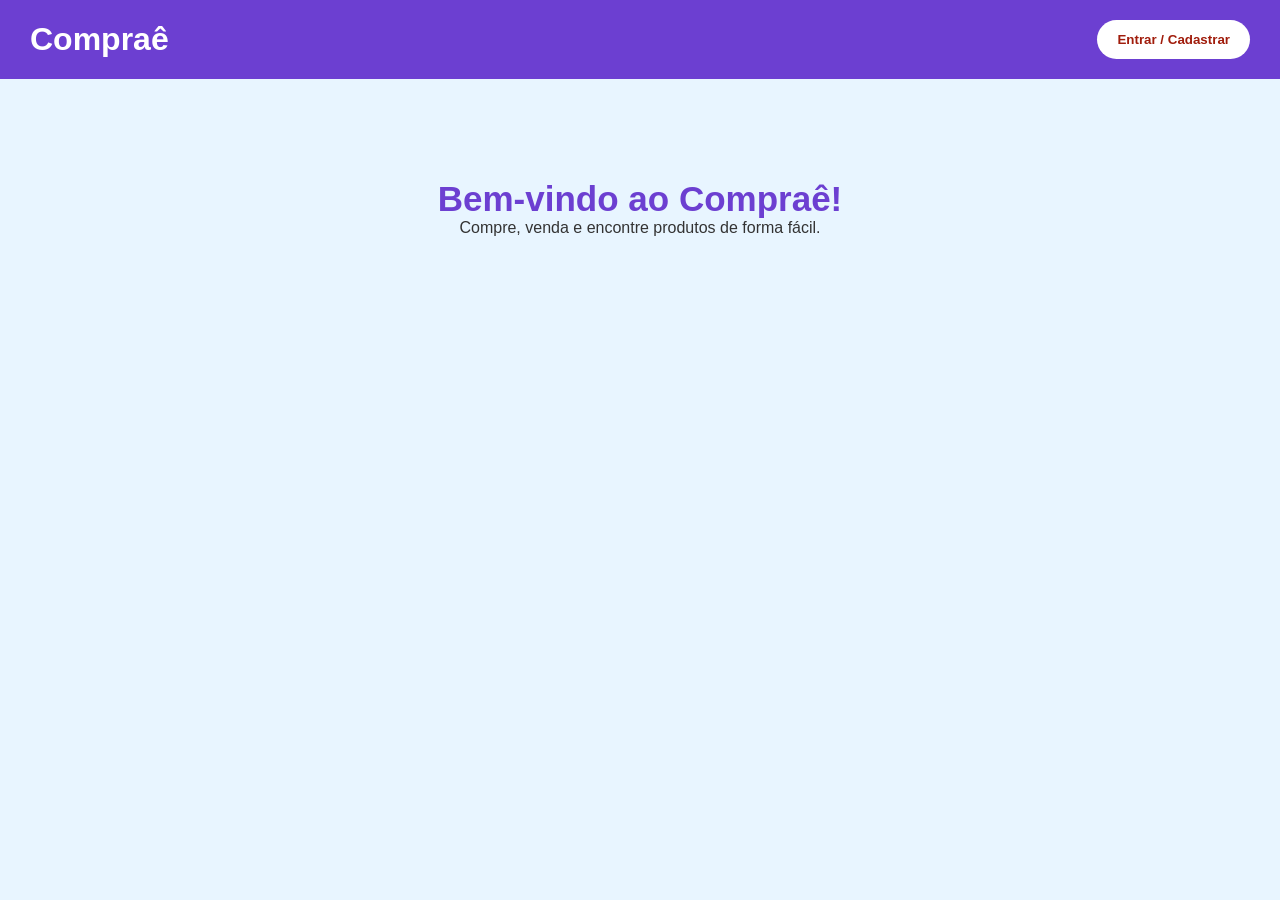
==== index.html @ 254533f1 "0610melorias" ====
<!DOCTYPE html>
<html lang="pt-BR">

<head>
    <meta charset="UTF-8">
    <meta name="viewport" content="width=device-width, initial-scale=1.0">

    <title>Compraê</title>

    <link rel="stylesheet" href="style.css">
</head>
<script src="script.js"></script>
<body>

    <header>
        <h1>Compraê</h1>

        <button id="botaoLogin">
            Entrar / Cadastrar
        </button>
    </header>


    <main>
        <h2>Bem-vindo ao Compraê!</h2>

        <p>
            Compre, venda e encontre produtos de forma fácil.
        </p>
    </main>


    <!-- JANELA DE LOGIN -->
    <div id="modalLogin" class="modal">

        <div class="caixa">

            <button id="fechar" class="fechar">×</button>


            <!-- LOGIN -->

            <div id="areaLogin">

                <h2>Entrar</h2>

                <input
                    type="email"
                    id="emailLogin"
                    placeholder="E-mail"
                >

                <input
                    type="password"
                    id="senhaLogin"
                    placeholder="Senha"
                >

                <button id="entrar">
                    Entrar
                </button>

                <p id="mensagemLogin"></p>

                <p>
                    Não possui uma conta?
                    <a href="#" id="irCadastro">
                        Cadastre-se
                    </a>
                </p>

            </div>


            <!-- CADASTRO -->

            <div id="areaCadastro" style="display: none;">

                <h2>Criar conta</h2>

                <input
                    type="text"
                    id="nomeCadastro"
                    placeholder="Nome"
                >

                <input
                    type="email"
                    id="emailCadastro"
                    placeholder="E-mail"
                >

                <input
                    type="password"
                    id="senhaCadastro"
                    placeholder="Senha"
                >

                <input
                    type="password"
                    id="confirmarSenha"
                    placeholder="Confirmar senha"
                >

                <button id="cadastrar">
                    Criar conta
                </button>

                <p id="mensagemCadastro"></p>

                <p>
                    Já possui uma conta?
                    <a href="#" id="irLogin">
                        Entrar
                    </a>
                </p>

            </div>

        </div>

    </div>


    <!-- IMPORTANTE: deixar o script no final -->
    <script src="script.js"></script>

</body>

</html>
---- style.css ----
* {
            box-sizing: border-box;
            margin: 0;
            padding: 0;
            font-family: Arial, sans-serif;
        }

        body {
            background: #f5f5f5;
            color: #333;
        }

        /* CABEÇALHO */

        header {
            background: #6e0ad6;
            color: white;
            padding: 20px 8%;

            display: flex;
            justify-content: space-between;
            align-items: center;
        }

        header h1 {
            font-size: 32px;
        }

        header nav {
            display: flex;
            align-items: center;
            gap: 20px;
        }

        header a {
            color: white;
            text-decoration: none;
        }

        header button {
            background: rgb(185, 98, 98);
            color: #f5f3f0;
            border: none;
            padding: 10px 18px;
            border-radius: 6px;
            cursor: pointer;
            font-weight: bold;
        }


        /* PESQUISA */

        .busca {
            width: 90%;
            max-width: 1200px;
            margin: 30px auto;
        }

        .busca h2 {
            margin-bottom: 15px;
            font-size: 28px;
        }

        .busca input {
            width: 100%;
            padding: 14px;
            border: 1px solid #ccc;
            border-radius: 6px;
            font-size: 16px;
        }


        /* PRODUTOS */

        .anuncios {
            width: 90%;
            max-width: 1200px;
            margin: 0 auto 40px;

            display: grid;
            grid-template-columns: repeat(4, 1fr);
            gap: 20px;
        }


        /* CARD */

        .produto {
            background: white;
            border-radius: 10px;
            padding: 15px;
            box-shadow: 0 2px 7px #ddd;
            width: 100%;
        }
        


        /* IMAGENS */

        .produto img {
            width: 100%;
            height: 180px;
            object-fit: contain;
            display: block;
            background: #f5f5f5;
            border-radius: 8px;
            margin-bottom: 15px;
        }


        /* TEXTO */

        .produto h3 {
            font-size: 20px;
            margin-bottom: 8px;
        }

        .produto p {
            color: #666;
            margin-bottom: 12px;
            line-height: 1.4;
        }

        .produto strong {
            display: block;
            font-size: 24px;
            margin-bottom: 8px;
        }

        .produto span {
            color: #777;
            font-size: 14px;
        }


        /* NOVO ANÚNCIO */

        .novo-anuncio {
            background: white;
            width: 90%;
            max-width: 500px;
            margin: 30px auto;
            padding: 25px;
            border-radius: 10px;
            box-shadow: 0 2px 10px #ddd;
        }

        .novo-anuncio h2 {
            color: #6e0ad6;
            margin-bottom: 20px;
        }

        .novo-anuncio input,
        .novo-anuncio textarea {
            width: 100%;
            padding: 12px;
            margin-top: 7px;
            margin-bottom: 15px;
            border: 1px solid #ccc;
            border-radius: 6px;
        }

        .novo-anuncio textarea {
            height: 100px;
            resize: none;
        }

        .novo-anuncio button {
            background: #6e0ad6;
            color: white;
            border: none;
            padding: 12px 20px;
            border-radius: 6px;
            cursor: pointer;
        }


        /* RODAPÉ */

        footer {
            text-align: center;
            padding: 30px;
        }


        /* TABLET */

        @media (max-width: 1000px) {

            .anuncios {
                grid-template-columns: repeat(3, 1fr);
            }

        }


        /* CELULAR */

        @media (max-width: 700px) {

            .anuncios {
                grid-template-columns: repeat(2, 1fr);
            }

        }


        /* CELULAR PEQUENO */

        @media (max-width: 500px) {

            header {
                flex-direction: column;
                gap: 15px;
            }

            .anuncios {
                grid-template-columns: 1fr;
            }

        }
    
* {
    box-sizing: border-box;
}

body {
    margin: 0;

    background-color: #e8f5ff;

    color: #333;

    font-family: Arial, sans-serif;

    min-height: 100vh;
}


/* Cabeçalho */

header {
    background-color: #6c3fd1;

    color: white;

    padding: 20px 30px;

    display: flex;

    justify-content: space-between;

    align-items: center;
}

header h1 {
    margin: 0;

    font-size: 32px;
}


/* Botão de login */

#botaoLogin {
    background-color: white;

    color: #a01c0b;

    border: none;

    padding: 12px 20px;

    border-radius: 25px;

    font-weight: bold;

    cursor: pointer;
}

#botaoLogin:hover {
    background-color: #eeeeee;
}


/* Conteúdo */

main {
    text-align: center;

    padding: 100px 20px;
}

main h2 {
    color: #6c3fd1;

    font-size: 35px;
}


/* Fundo escuro */

.modal {
    display: none;

    position: fixed;

    top: 0;
    left: 0;

    width: 100%;
    height: 100%;

    background-color: rgba(0, 0, 0, 0.65);

    justify-content: center;

    align-items: center;

    z-index: 9999;
}


/* Caixa */

.caixa {
    background-color: white;

    width: 90%;

    max-width: 400px;

    padding: 30px;

    border-radius: 15px;

    position: relative;

    box-shadow: 0 10px 30px rgba(0, 0, 0, 0.3);
}


/* Botão fechar */

.fechar {
    position: absolute;

    top: 10px;
    right: 15px;

    border: none;

    background: none;

    font-size: 30px;

    cursor: pointer;
}


/* Títulos */

.caixa h2 {
    text-align: center;

    color: #6c3fd1;
}


/* Campos */

.caixa input {
    width: 100%;

    padding: 13px;

    margin: 8px 0;

    border: 1px solid #ccc;

    border-radius: 8px;

    font-size: 16px;
}


/* Botões */

.caixa button:not(.fechar) {
    width: 100%;

    padding: 13px;

    margin-top: 10px;

    border: none;

    border-radius: 8px;

    background-color: #6c3fd1;

    color: white;

    font-size: 16px;

    font-weight: bold;

    cursor: pointer;
}

.caixa button:not(.fechar):hover {
    background-color: #5427b5;
}


/* Links */

.caixa a {
    color: #6c3fd1;

    font-weight: bold;

    text-decoration: none;
}


/* Mensagens */

#mensagemLogin,
#mensagemCadastro {
    text-align: center;

    font-weight: bold;
}
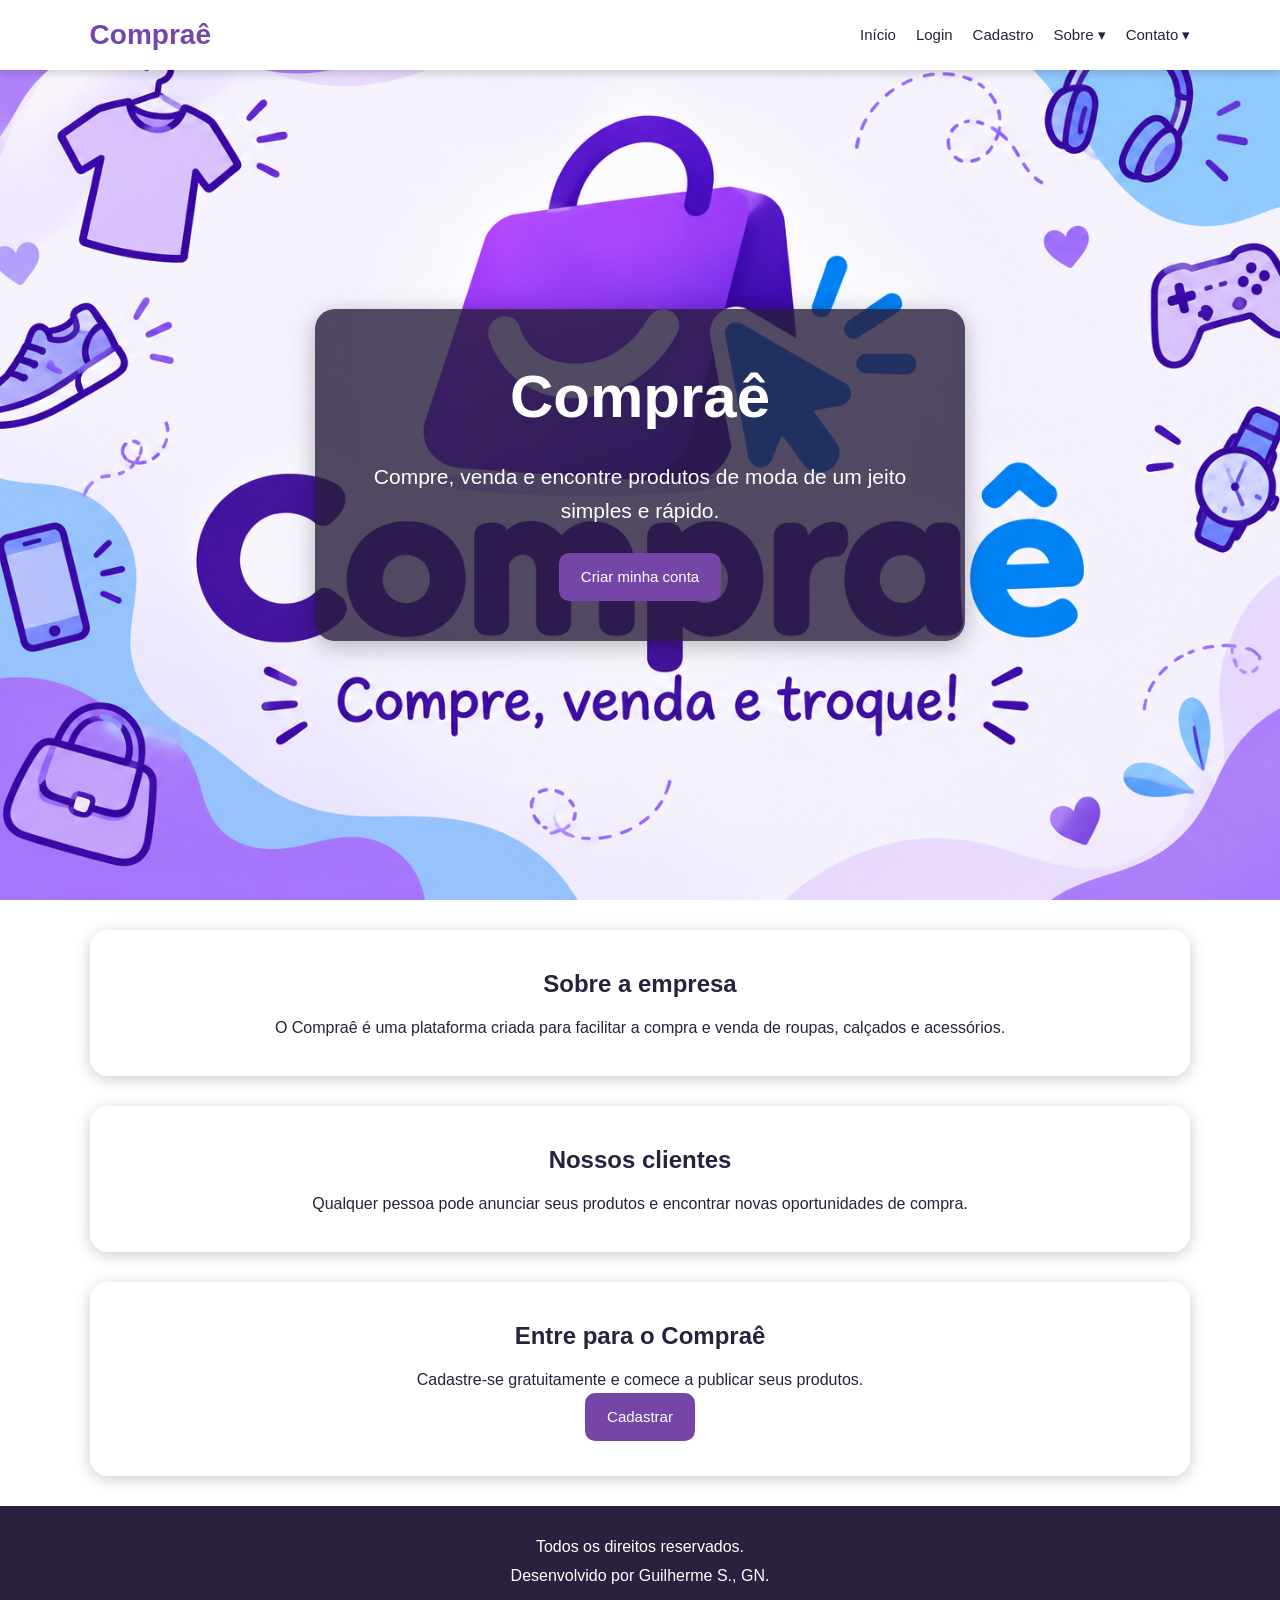
==== commit eb5a4b95: "01" ====
--- a/index.html
+++ b/index.html
@@ -1,130 +1,72 @@
 <!DOCTYPE html>
 <html lang="pt-BR">
-
 <head>
-    <meta charset="UTF-8">
-    <meta name="viewport" content="width=device-width, initial-scale=1.0">
-
-    <title>Compraê</title>
-
-    <link rel="stylesheet" href="style.css">
+<meta charset="UTF-8">
+<meta name="viewport" content="width=device-width,initial-scale=1.0">
+<title>Compraê</title>
+<link rel="stylesheet" href="style.css">
 </head>
-<script src="script.js"></script>
 <body>
 
-    <header>
-        <h1>Compraê</h1>
+<header>
+<div class="logo">Compraê</div>
+<nav>
+<a href="index.html">Início</a>
+<a href="login.html">Login</a>
+<a href="cadastro.html">Cadastro</a>
 
-        <button id="botaoLogin">
-            Entrar / Cadastrar
-        </button>
-    </header>
+<div class="menu">
+<button type="button" id="btn-sobre">Sobre ▾</button>
+<div id="menu-vertical-sobre" class="submenu">
+<a href="#empresa">Empresa</a>
+<a href="#clientes">Clientes</a>
+</div>
+</div>
 
+<div class="menu">
+<button type="button" id="btn-contato">Contato ▾</button>
+<div id="menu-vertical-contato" class="submenu">
+<a href="#" id="linkTelefone">Telefones</a>
+<a href="mailto:contato@comprae.com">Email</a>
+</div>
+</div>
+</nav>
+</header>
 
-    <main>
-        <h2>Bem-vindo ao Compraê!</h2>
+<main>
 
-        <p>
-            Compre, venda e encontre produtos de forma fácil.
-        </p>
-    </main>
+<section class="hero">
+<div class="hero-content">
+<h1>Compraê</h1>
+<p>Compre, venda e encontre produtos de moda de um jeito simples e rápido.</p>
+<a href="cadastro.html" class="botao">Criar minha conta</a>
+</div>
+</section>
 
+<section id="empresa" class="secao">
+<h2>Sobre a empresa</h2>
+<p>O Compraê é uma plataforma criada para facilitar a compra e venda de roupas, calçados e acessórios.</p>
+</section>
 
-    <!-- JANELA DE LOGIN -->
-    <div id="modalLogin" class="modal">
+<section id="clientes" class="secao">
+<h2>Nossos clientes</h2>
+<p>Qualquer pessoa pode anunciar seus produtos e encontrar novas oportunidades de compra.</p>
+</section>
 
-        <div class="caixa">
+<section class="secao">
+<h2>Entre para o Compraê</h2>
+<p>Cadastre-se gratuitamente e comece a publicar seus produtos.</p>
+<a href="cadastro.html" class="botao">Cadastrar</a>
+</section>
 
-            <button id="fechar" class="fechar">×</button>
+</main>
 
+<footer>
+<p id="dataAtual"></p>
+<p>Todos os direitos reservados.</p>
+<p>Desenvolvido por Guilherme S., GN.</p>
+</footer>
 
-            <!-- LOGIN -->
-
-            <div id="areaLogin">
-
-                <h2>Entrar</h2>
-
-                <input
-                    type="email"
-                    id="emailLogin"
-                    placeholder="E-mail"
-                >
-
-                <input
-                    type="password"
-                    id="senhaLogin"
-                    placeholder="Senha"
-                >
-
-                <button id="entrar">
-                    Entrar
-                </button>
-
-                <p id="mensagemLogin"></p>
-
-                <p>
-                    Não possui uma conta?
-                    <a href="#" id="irCadastro">
-                        Cadastre-se
-                    </a>
-                </p>
-
-            </div>
-
-
-            <!-- CADASTRO -->
-
-            <div id="areaCadastro" style="display: none;">
-
-                <h2>Criar conta</h2>
-
-                <input
-                    type="text"
-                    id="nomeCadastro"
-                    placeholder="Nome"
-                >
-
-                <input
-                    type="email"
-                    id="emailCadastro"
-                    placeholder="E-mail"
-                >
-
-                <input
-                    type="password"
-                    id="senhaCadastro"
-                    placeholder="Senha"
-                >
-
-                <input
-                    type="password"
-                    id="confirmarSenha"
-                    placeholder="Confirmar senha"
-                >
-
-                <button id="cadastrar">
-                    Criar conta
-                </button>
-
-                <p id="mensagemCadastro"></p>
-
-                <p>
-                    Já possui uma conta?
-                    <a href="#" id="irLogin">
-                        Entrar
-                    </a>
-                </p>
-
-            </div>
-
-        </div>
-
-    </div>
-
-
-    <!-- IMPORTANTE: deixar o script no final -->
-    <script src="script.js"></script>
-
+<script src="script.js"></script>
 </body>
-
 </html>
--- a/style.css
+++ b/style.css
@@ -1,435 +1,357 @@
-
-        * {
-            box-sizing: border-box;
-            margin: 0;
-            padding: 0;
-            font-family: Arial, sans-serif;
-        }
-
-        body {
-            background: #f5f5f5;
-            color: #333;
-        }
-
-        /* CABEÇALHO */
-
-        header {
-            background: #6e0ad6;
-            color: white;
-            padding: 20px 8%;
-
-            display: flex;
-            justify-content: space-between;
-            align-items: center;
-        }
-
-        header h1 {
-            font-size: 32px;
-        }
-
-        header nav {
-            display: flex;
-            align-items: center;
-            gap: 20px;
-        }
-
-        header a {
-            color: white;
-            text-decoration: none;
-        }
-
-        header button {
-            background: rgb(185, 98, 98);
-            color: #f5f3f0;
-            border: none;
-            padding: 10px 18px;
-            border-radius: 6px;
-            cursor: pointer;
-            font-weight: bold;
-        }
-
-
-        /* PESQUISA */
-
-        .busca {
-            width: 90%;
-            max-width: 1200px;
-            margin: 30px auto;
-        }
-
-        .busca h2 {
-            margin-bottom: 15px;
-            font-size: 28px;
-        }
-
-        .busca input {
-            width: 100%;
-            padding: 14px;
-            border: 1px solid #ccc;
-            border-radius: 6px;
-            font-size: 16px;
-        }
-
-
-        /* PRODUTOS */
-
-        .anuncios {
-            width: 90%;
-            max-width: 1200px;
-            margin: 0 auto 40px;
-
-            display: grid;
-            grid-template-columns: repeat(4, 1fr);
-            gap: 20px;
-        }
-
-
-        /* CARD */
-
-        .produto {
-            background: white;
-            border-radius: 10px;
-            padding: 15px;
-            box-shadow: 0 2px 7px #ddd;
-            width: 100%;
-        }
-        
-
-
-        /* IMAGENS */
-
-        .produto img {
-            width: 100%;
-            height: 180px;
-            object-fit: contain;
-            display: block;
-            background: #f5f5f5;
-            border-radius: 8px;
-            margin-bottom: 15px;
-        }
-
-
-        /* TEXTO */
-
-        .produto h3 {
-            font-size: 20px;
-            margin-bottom: 8px;
-        }
-
-        .produto p {
-            color: #666;
-            margin-bottom: 12px;
-            line-height: 1.4;
-        }
-
-        .produto strong {
-            display: block;
-            font-size: 24px;
-            margin-bottom: 8px;
-        }
-
-        .produto span {
-            color: #777;
-            font-size: 14px;
-        }
-
-
-        /* NOVO ANÚNCIO */
-
-        .novo-anuncio {
-            background: white;
-            width: 90%;
-            max-width: 500px;
-            margin: 30px auto;
-            padding: 25px;
-            border-radius: 10px;
-            box-shadow: 0 2px 10px #ddd;
-        }
-
-        .novo-anuncio h2 {
-            color: #6e0ad6;
-            margin-bottom: 20px;
-        }
-
-        .novo-anuncio input,
-        .novo-anuncio textarea {
-            width: 100%;
-            padding: 12px;
-            margin-top: 7px;
-            margin-bottom: 15px;
-            border: 1px solid #ccc;
-            border-radius: 6px;
-        }
-
-        .novo-anuncio textarea {
-            height: 100px;
-            resize: none;
-        }
-
-        .novo-anuncio button {
-            background: #6e0ad6;
-            color: white;
-            border: none;
-            padding: 12px 20px;
-            border-radius: 6px;
-            cursor: pointer;
-        }
-
-
-        /* RODAPÉ */
-
-        footer {
-            text-align: center;
-            padding: 30px;
-        }
-
-
-        /* TABLET */
-
-        @media (max-width: 1000px) {
-
-            .anuncios {
-                grid-template-columns: repeat(3, 1fr);
-            }
-
-        }
-
-
-        /* CELULAR */
-
-        @media (max-width: 700px) {
-
-            .anuncios {
-                grid-template-columns: repeat(2, 1fr);
-            }
-
-        }
-
-
-        /* CELULAR PEQUENO */
-
-        @media (max-width: 500px) {
-
-            header {
-                flex-direction: column;
-                gap: 15px;
-            }
-
-            .anuncios {
-                grid-template-columns: 1fr;
-            }
-
-        }
-    
-* {
-    box-sizing: border-box;
-}
-
-body {
-    margin: 0;
-
-    background-color: #e8f5ff;
-
-    color: #333;
-
-    font-family: Arial, sans-serif;
-
-    min-height: 100vh;
-}
-
-
-/* Cabeçalho */
-
-header {
-    background-color: #6c3fd1;
-
-    color: white;
-
-    padding: 20px 30px;
-
-    display: flex;
-
-    justify-content: space-between;
-
-    align-items: center;
-}
-
-header h1 {
-    margin: 0;
-
-    font-size: 32px;
-}
-
-
-/* Botão de login */
-
-#botaoLogin {
-    background-color: white;
-
-    color: #a01c0b;
-
-    border: none;
-
-    padding: 12px 20px;
-
-    border-radius: 25px;
-
-    font-weight: bold;
-
-    cursor: pointer;
-}
-
-#botaoLogin:hover {
-    background-color: #eeeeee;
-}
-
-
-/* Conteúdo */
-
-main {
-    text-align: center;
-
-    padding: 100px 20px;
-}
-
-main h2 {
-    color: #6c3fd1;
-
-    font-size: 35px;
-}
-
-
-/* Fundo escuro */
-
-.modal {
-    display: none;
-
-    position: fixed;
-
-    top: 0;
-    left: 0;
-
-    width: 100%;
-    height: 100%;
-
-    background-color: rgba(0, 0, 0, 0.65);
-
-    justify-content: center;
-
-    align-items: center;
-
-    z-index: 9999;
-}
-
-
-/* Caixa */
-
-.caixa {
-    background-color: white;
-
-    width: 90%;
-
-    max-width: 400px;
-
-    padding: 30px;
-
-    border-radius: 15px;
-
-    position: relative;
-
-    box-shadow: 0 10px 30px rgba(0, 0, 0, 0.3);
-}
-
-
-/* Botão fechar */
-
-.fechar {
-    position: absolute;
-
-    top: 10px;
-    right: 15px;
-
-    border: none;
-
-    background: none;
-
-    font-size: 30px;
-
-    cursor: pointer;
-}
-
-
-/* Títulos */
-
-.caixa h2 {
-    text-align: center;
-
-    color: #6c3fd1;
-}
-
-
-/* Campos */
-
-.caixa input {
-    width: 100%;
-
-    padding: 13px;
-
-    margin: 8px 0;
-
-    border: 1px solid #ccc;
-
-    border-radius: 8px;
-
-    font-size: 16px;
-}
-
-
-/* Botões */
-
-.caixa button:not(.fechar) {
-    width: 100%;
-
-    padding: 13px;
-
-    margin-top: 10px;
-
-    border: none;
-
-    border-radius: 8px;
-
-    background-color: #6c3fd1;
-
-    color: white;
-
-    font-size: 16px;
-
-    font-weight: bold;
-
-    cursor: pointer;
-}
-
-.caixa button:not(.fechar):hover {
-    background-color: #5427b5;
-}
-
-
-/* Links */
-
-.caixa a {
-    color: #6c3fd1;
-
-    font-weight: bold;
-
-    text-decoration: none;
-}
-
-
-/* Mensagens */
-
-#mensagemLogin,
-#mensagemCadastro {
-    text-align: center;
-
-    font-weight: bold;
+*{box-sizing:border-box;margin:0;padding:0}
+
+body{
+font-family:Arial,sans-serif;
+color:#29213d;
+line-height:1.6;
+min-height:100vh;
+background:#fff url("comprae.png") center/cover fixed no-repeat;
+}
+
+header{
+position:fixed;
+top:0;
+left:0;
+width:100%;
+min-height:70px;
+background:#fff;
+display:flex;
+align-items:center;
+justify-content:space-between;
+padding:10px 7%;
+box-shadow:0 2px 10px #0003;
+z-index:1000;
+}
+
+.logo{
+font-size:28px;
+font-weight:bold;
+color:#7546a8;
+}
+
+nav{
+display:flex;
+align-items:center;
+gap:20px;
+flex-wrap:wrap;
+}
+
+nav a,nav button{
+border:0;
+background:none;
+text-decoration:none;
+color:#29213d;
+font-size:15px;
+cursor:pointer;
+}
+
+nav a:hover,nav button:hover{
+color:#7546a8;
+}
+
+nav a:active,nav button:active{
+transform:scale(.95);
+}
+
+nav a:focus,nav button:focus{
+outline:2px solid #7546a8;
+outline-offset:3px;
+}
+
+.menu{
+position:relative;
+}
+
+.submenu{
+display:none;
+position:absolute;
+top:32px;
+left:0;
+background:#fff;
+min-width:140px;
+padding:10px;
+border-radius:8px;
+box-shadow:0 4px 15px #0003;
+}
+
+.submenu.ativo{
+display:block;
+}
+
+.submenu a{
+display:block;
+padding:7px;
+}
+
+.hero{
+min-height:100vh;
+padding:120px 20px 70px;
+display:flex;
+align-items:center;
+justify-content:center;
+text-align:center;
+background:transparent;
+}
+
+.hero-content{
+max-width:650px;
+padding:40px;
+color:#fff;
+background:#291d3dcc;
+border-radius:20px;
+box-shadow:0 5px 25px #0004;
+}
+
+.hero h1{
+font-size:60px;
+margin-bottom:15px;
+}
+
+.hero p{
+font-size:21px;
+margin-bottom:25px;
+}
+
+.botao{
+display:inline-block;
+background:#7546a8;
+color:#fff;
+border:0;
+border-radius:10px;
+padding:12px 22px;
+text-decoration:none;
+cursor:pointer;
+font-size:15px;
+transition:.2s;
+}
+
+.botao:hover{
+background:#63358f;
+transform:translateY(-2px);
+}
+
+.botao:active{
+transform:scale(.97);
+}
+
+.botao:focus{
+outline:3px solid #cdb2e6;
+}
+
+.botao-secundario{
+background:#9d7abd;
+}
+
+.botao-sair{
+background:#d9534f!important;
+color:#fff!important;
+padding:9px 15px!important;
+border-radius:8px!important;
+}
+
+.botao-sair:hover{
+background:#c0392b!important;
+color:#fff!important;
+}
+
+.secao,.formulario,.produtos,.boas-vindas{
+max-width:1100px;
+margin:30px auto;
+padding:35px;
+background:#fffffff2;
+border-radius:18px;
+box-shadow:0 3px 15px #0003;
+}
+
+.secao{
+text-align:center;
+}
+
+.secao h2{
+margin-bottom:12px;
+}
+
+.pagina-form{
+min-height:100vh;
+padding:110px 20px 40px;
+display:flex;
+align-items:center;
+justify-content:center;
+}
+
+.pagina-form .formulario{
+width:100%;
+max-width:500px;
+}
+
+.formulario{
+text-align:center;
+}
+
+.formulario form{
+display:flex;
+flex-direction:column;
+gap:12px;
+margin-top:20px;
+}
+
+.formulario input,
+.formulario select,
+.produtos>input{
+width:100%;
+padding:13px;
+border:2px solid #ddd;
+border-radius:9px;
+font-size:15px;
+}
+
+.formulario input:focus,
+.formulario select:focus,
+.produtos>input:focus{
+outline:0;
+border-color:#7546a8;
+box-shadow:0 0 0 3px #7546a833;
+}
+
+.formulario p{
+margin:12px 0;
+}
+
+.formulario a{
+color:#7546a8;
+font-weight:bold;
+}
+
+#mensagemCadastro,#mensagemLogin,#mensagemProduto{
+text-align:center;
+font-weight:bold;
+}
+
+.site-main{
+min-height:100vh;
+padding:110px 7% 40px;
+}
+
+.boas-vindas{
+text-align:center;
+}
+
+.produtos{
+max-width:1100px;
+}
+
+.produtos>input{
+margin:20px 0;
+}
+
+.lista-produtos{
+display:grid;
+grid-template-columns:repeat(auto-fit,minmax(240px,1fr));
+gap:20px;
+}
+
+.produto-card{
+overflow:hidden;
+background:#fff;
+border-radius:15px;
+box-shadow:0 3px 12px #0003;
+}
+
+.produto-card img{
+width:100%;
+height:230px;
+object-fit:cover;
+}
+
+.produto-info{
+padding:18px;
+}
+
+.produto-info h3{
+margin:7px 0;
+}
+
+.categoria{
+font-size:13px;
+color:#7546a8;
+font-weight:bold;
+}
+
+.preco{
+font-size:22px;
+font-weight:bold;
+color:#7546a8;
+}
+
+.botoes-produto{
+display:flex;
+gap:8px;
+flex-wrap:wrap;
+margin-top:15px;
+}
+
+.botoes-produto button{
+flex:1;
+}
+
+.botoes-produto button:disabled{
+background:#999;
+cursor:not-allowed;
+}
+
+footer{
+text-align:center;
+background:#29213d;
+color:#fff;
+padding:25px;
+margin-top:30px;
+}
+
+footer p{
+margin:3px;
+}
+
+@media(max-width:700px){
+
+header{
+height:auto;
+padding:12px 5%;
+flex-direction:column;
+gap:10px;
+}
+
+nav{
+gap:10px;
+justify-content:center;
+}
+
+.hero{
+padding:140px 15px 50px;
+}
+
+.hero h1{
+font-size:45px;
+}
+
+.hero p{
+font-size:18px;
+}
+
+.hero-content{
+padding:25px;
+}
+
+.secao,.formulario,.produtos,.boas-vindas{
+margin:20px 10px;
+padding:25px;
+}
+
+.pagina-form{
+padding:140px 15px 40px;
+}
+
+.site-main{
+padding:140px 10px 30px;
+}
+
 }
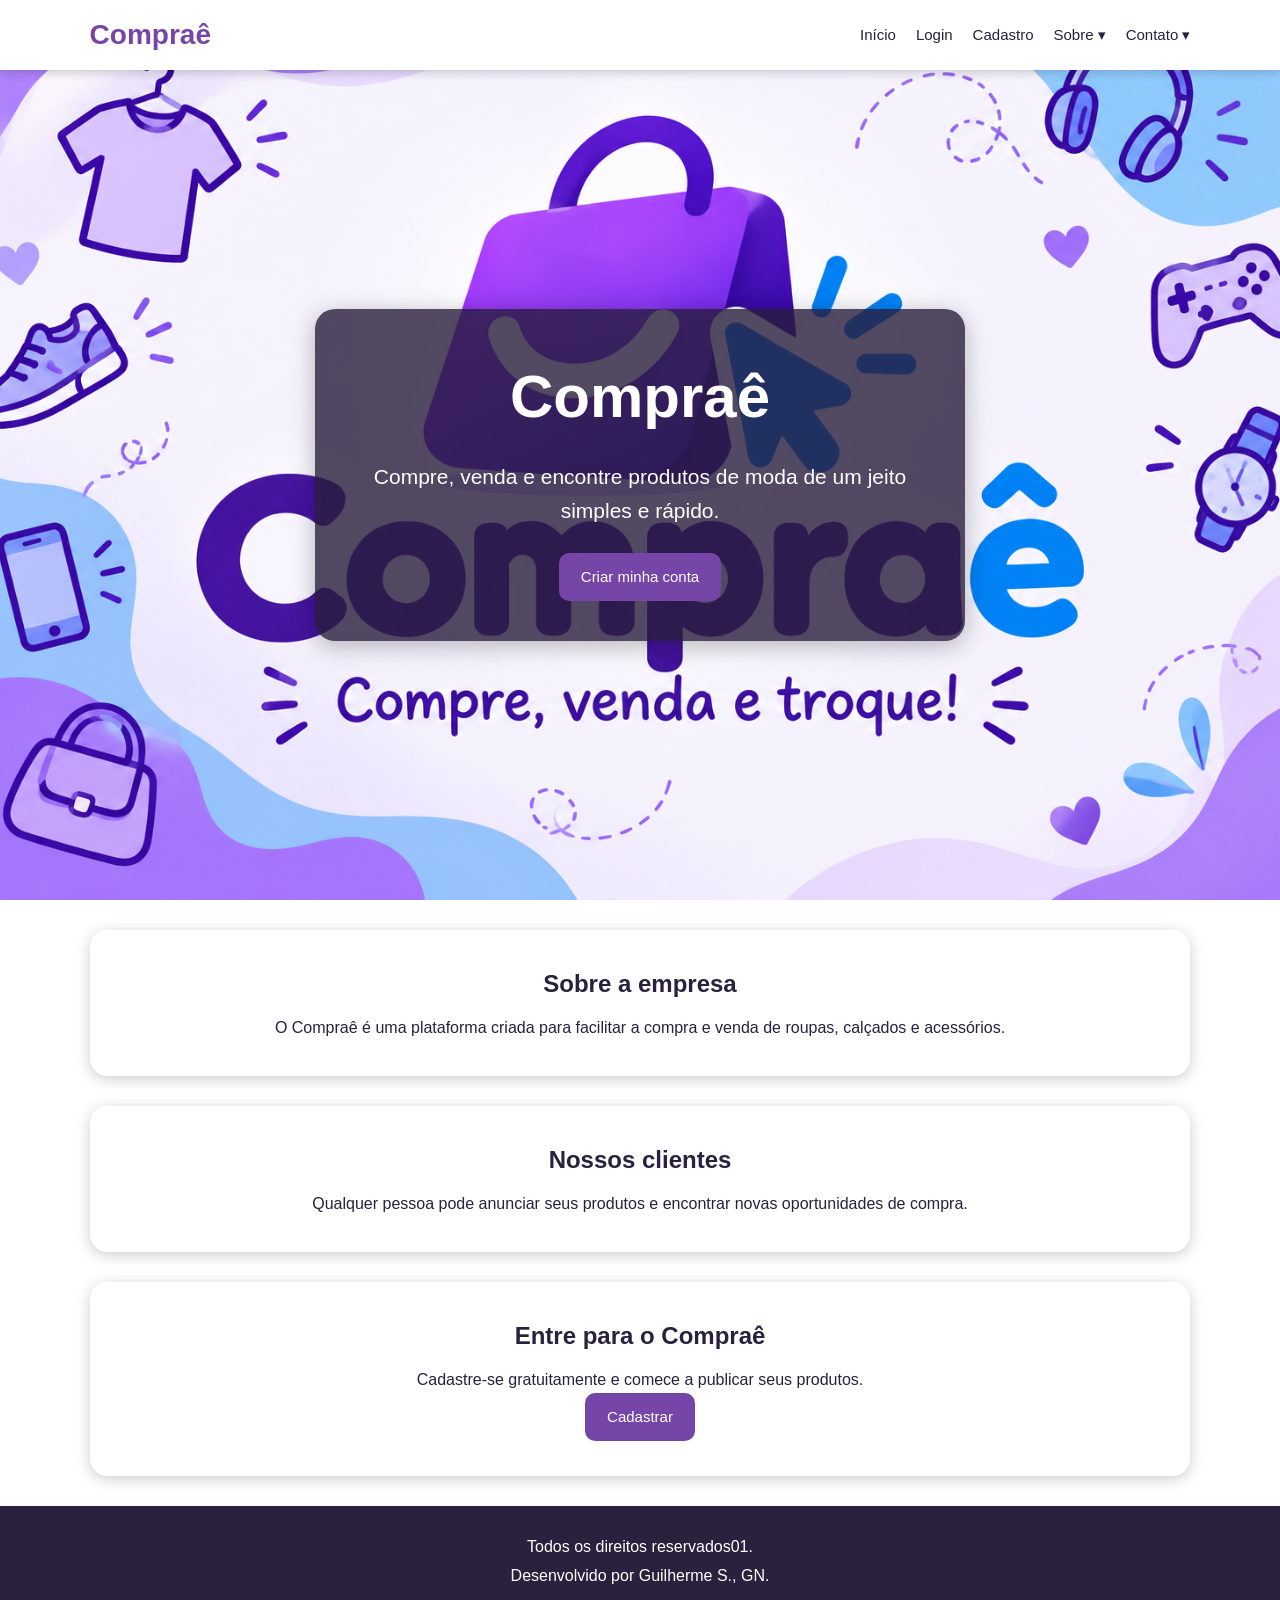
==== commit d3444427: "01" ====
--- a/index.html
+++ b/index.html
@@ -63,7 +63,7 @@
 
 <footer>
 <p id="dataAtual"></p>
-<p>Todos os direitos reservados.</p>
+<p>Todos os direitos reservados01.</p>
 <p>Desenvolvido por Guilherme S., GN.</p>
 </footer>
 
